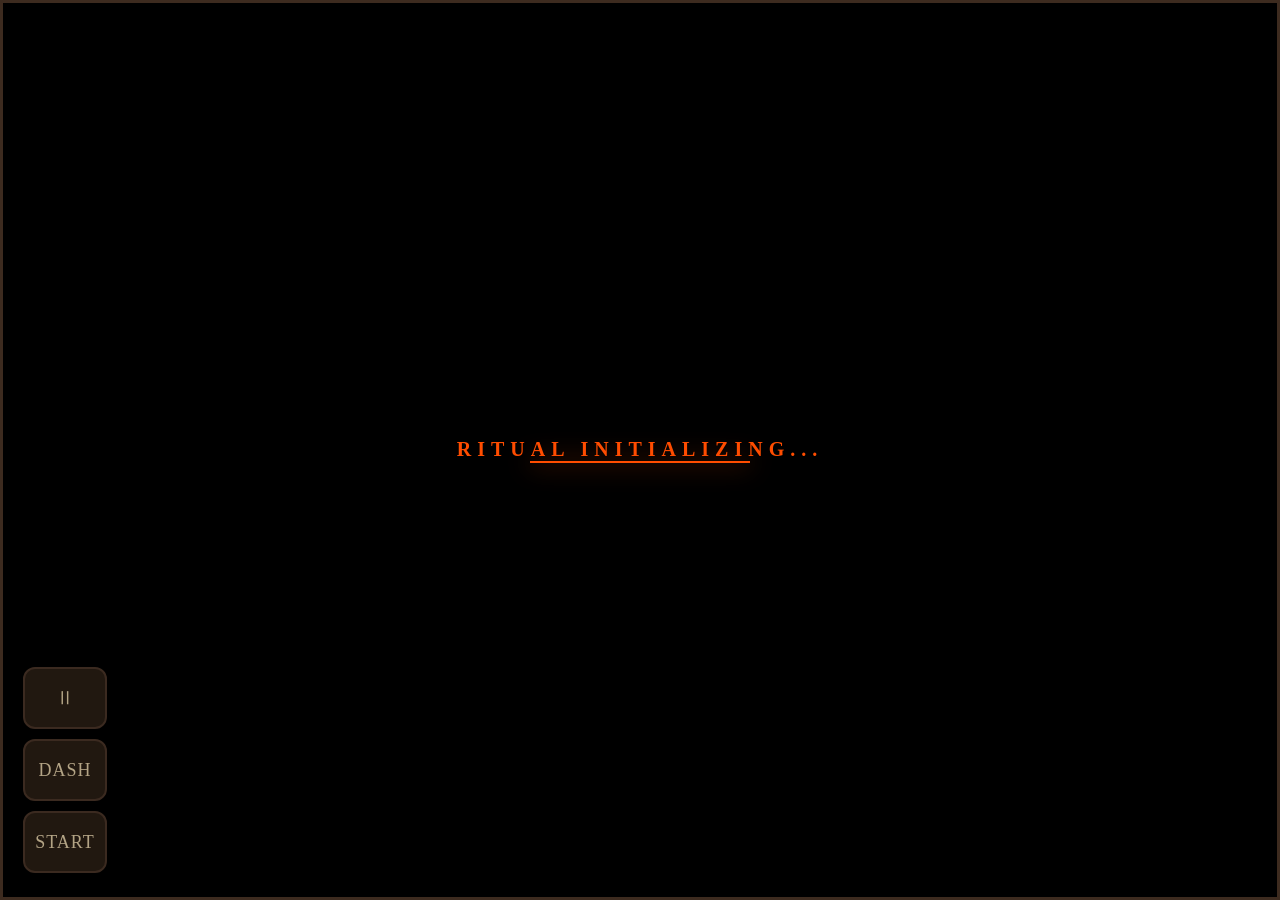
==== index.html @ b2e0edb8 "Add files via upload" ====
<!DOCTYPE html>
<html lang="ja">
<head>
    <meta charset="UTF-8">
    <meta name="viewport" content="width=device-width, initial-scale=1.0, maximum-scale=1.0, user-scalable=no, viewport-fit=cover">
    <title>CROW'S DESTINY: THE RITUAL OF TWILIGHT</title>
    <link rel="preconnect" href="https://fonts.gstatic.com" crossorigin>
    <link href="https://fonts.googleapis.com/css2?family=Cinzel:wght@600;700&display=swap" rel="stylesheet">
    <link rel="stylesheet" href="style.css">
</head>
<body>
<div id="game-container">
    <div id="loading-screen">
        <h1>RITUAL INITIALIZING...</h1>
        <div class="altar-light"></div>
    </div>
    <canvas id="gameCanvas"></canvas>
    <div id="controls">
        <!-- 十字キー廃止：フローティングジョイスティック（画面左半分タッチ）に置き換え -->
        <div id="action-buttons">
            <button id="btn-pause" type="button" aria-label="一時停止" title="一時停止">Ⅱ</button>
            <button id="btn-dash" type="button" aria-label="ダッシュ">DASH</button>
            <button id="btn-start" type="button" aria-label="開始">START</button>
        </div>
    </div>
</div>
<!-- 役割ごとの読み込み順（依存関係を満たす） -->
<script src="js/core/config.js"></script>
<script src="js/core/utils.js"></script>
<script src="js/data/stages.js"></script>
<script src="js/load/assets.js"></script>
<script src="js/audio/sound.js"></script>
<script src="js/render/anim.js"></script>
<script src="js/render/fx.js"></script>
<script src="js/render/background.js"></script>
<script src="js/render/hud.js"></script>
<script src="js/entities/crow.js"></script>
<script src="js/entities/enemy.js"></script>
<script src="js/entities/obstacle.js"></script>
<script src="js/entities/boss.js"></script>
<script src="js/entities/relic.js"></script>
<script src="js/input/joystick.js"></script>
<script src="js/game.js"></script>
<script src="js/main.js"></script>
</body>
</html>
---- style.css ----
/* ============================================================
   CROW'S DESTINY — 横スクロールSTG iOS最適化版
   ============================================================ */
*{margin:0;padding:0;box-sizing:border-box}
*{touch-action:manipulation}
body{
    -webkit-user-select:none;user-select:none;
    -webkit-touch-callout:none;overscroll-behavior:none;
    /* iOS Safari: ダブルタップズーム完全防止 */
    -ms-touch-action:manipulation;
    touch-action:manipulation;
}
html,body{
    overflow:hidden;position:fixed;width:100%;height:100%;
    /* iOS バウンスエフェクト無効化 */
    overscroll-behavior-y:none;
    -webkit-overflow-scrolling:auto;
}
html{
    touch-action:manipulation;
}
body{
    background:#0a0510;color:#e0cda7;font-family:'Georgia',serif;
    display:flex;justify-content:center;align-items:center;
    min-height:100vh;min-height:100dvh;
}
#game-container{
    position:relative;border:3px solid #3d2b1f;
    box-shadow:0 0 60px rgba(0,0,0,.9);
    max-width:100vw;width:100%;
    height:100dvh;max-height:100dvh;
    box-sizing:border-box;
    overflow:hidden;
    /* iOS Safe Area: ノッチ・ホームバー回避（constant は iOS 11 向け） */
    padding-top:constant(safe-area-inset-top);
    padding-top:env(safe-area-inset-top,0);
    padding-bottom:constant(safe-area-inset-bottom);
    padding-bottom:env(safe-area-inset-bottom,0);
}
/* キャンバスはコンテナの余白内に収める（padding 追加後の高さ圧縮を考慮） */
canvas{
    display:block;image-rendering:pixelated;image-rendering:crisp-edges;
    width:100%;height:auto;
    max-height:calc(100dvh - constant(safe-area-inset-top) - constant(safe-area-inset-bottom));
    max-height:calc(100dvh - env(safe-area-inset-top,0) - env(safe-area-inset-bottom,0));
}

#loading-screen{
    position:absolute;top:0;left:0;width:100%;height:100%;
    background:#000;display:flex;flex-direction:column;
    justify-content:center;align-items:center;z-index:100;transition:opacity 1.5s;
}
#loading-screen h1{color:#ff4d00;letter-spacing:6px;font-size:clamp(14px,4vw,20px)}
.altar-light{
    width:220px;height:2px;background:#ff4d00;
    box-shadow:0 0 25px #ff4d00;animation:flicker .1s infinite;
}
@keyframes flicker{0%{opacity:.8}50%{opacity:1}100%{opacity:.8}}

/* ======= コントロール ======= */
#controls{
    position:absolute;
    /* コンテナの padding-bottom（Safe Area）の直上に配置し、二重適用を避ける */
    bottom:constant(safe-area-inset-bottom);
    bottom:env(safe-area-inset-bottom,0);
    left:0;right:0;
    padding-bottom:16px;
    pointer-events:none;z-index:500;
    display:flex;justify-content:space-between;align-items:flex-end;
    padding-left:max(20px, env(safe-area-inset-left, 20px));
    padding-right:max(20px, env(safe-area-inset-right, 20px));
}
#controls>*{pointer-events:auto}

#dpad{
    display:grid;
    grid-template-areas:
        ".  up  ."
        "lt dn rt";
    grid-template-columns:58px 58px 58px;
    grid-template-rows:58px 58px;
    gap:4px;
}
#btn-up{grid-area:up}
#btn-left{grid-area:lt}
#btn-down{grid-area:dn}
#btn-right{grid-area:rt}

#dpad button,#action-buttons button{
    -webkit-tap-highlight-color:transparent;
    -webkit-touch-callout:none;
    touch-action:manipulation;
    min-width:56px;min-height:56px;padding:10px;font-size:17px;
    font-family:inherit;color:#e0cda7;
    background:rgba(61,43,31,.7);border:2px solid #4a3528;
    border-radius:12px;cursor:pointer;opacity:.8;
    transition:transform .06s,opacity .06s,background .06s;
    display:flex;align-items:center;justify-content:center;
    /* ゴースト選択防止 */
    -webkit-user-select:none;user-select:none;
}
#dpad button:active,#action-buttons button:active{
    transform:scale(.88);opacity:1;background:rgba(120,80,55,.85);
}
#action-buttons{display:flex;flex-direction:column;gap:10px}
#action-buttons button{min-width:76px;min-height:56px;font-size:15px;letter-spacing:1px}
#btn-pause{
    font-size:20px;letter-spacing:2px;min-width:56px;
    background:rgba(61,43,31,.85);border-color:#4a3528;
}
#btn-dash{
    background:rgba(80,50,35,.7);border-color:#6a4a38;
}

/* iPhone SE等の小型画面対応 */
@media (max-height:600px){
    #dpad{
        grid-template-columns:48px 48px 48px;
        grid-template-rows:48px 48px;
    }
    #dpad button,#action-buttons button{
        min-width:46px;min-height:46px;font-size:14px;padding:6px;
    }
    #action-buttons button{min-width:64px;min-height:46px}
}

/* iPhone Pro Max等の大型画面対応 */
@media (min-height:800px){
    #controls{
        padding-bottom:24px;
    }
    #dpad{
        grid-template-columns:64px 64px 64px;
        grid-template-rows:64px 64px;
    }
    #dpad button,#action-buttons button{
        min-width:62px;min-height:62px;font-size:18px;
    }
    #action-buttons button{min-width:84px}
}

/* ランドスケープ（横持ち）最適化（タッチターゲットは48px以上を維持） */
@media (orientation:landscape) and (max-height:500px){
    #dpad{
        grid-template-columns:50px 50px 50px;
        grid-template-rows:50px 50px;
        gap:2px;
    }
    #dpad button,#action-buttons button{
        min-width:48px;min-height:48px;font-size:13px;padding:4px;
        border-radius:8px;
    }
    #action-buttons{gap:6px}
    #action-buttons button{min-width:60px;min-height:48px}
}
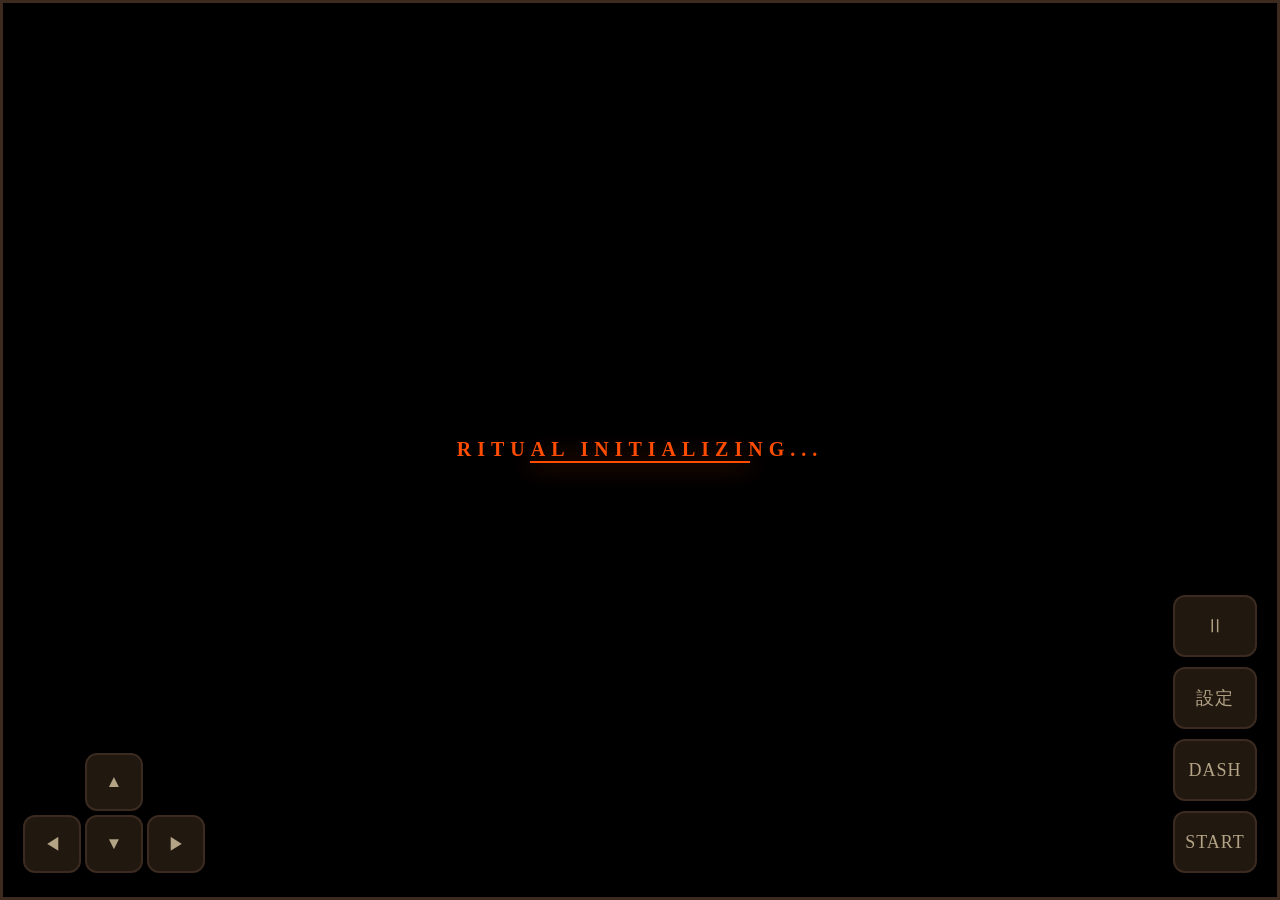
==== commit 2775c953: "Add files via upload" ====
--- a/index.html
+++ b/index.html
@@ -16,12 +16,42 @@
     </div>
     <canvas id="gameCanvas"></canvas>
     <div id="controls">
-        <!-- 十字キー廃止：フローティングジョイスティック（画面左半分タッチ）に置き換え -->
+        <!-- WEB（マウス・キーボード）用 D-pad。iOS では CSS で非表示にしてフローティングジョイスティックを使用 -->
+        <div id="dpad" class="dpad-web">
+            <button id="btn-up" type="button" aria-label="上">▲</button>
+            <button id="btn-left" type="button" aria-label="左">◀</button>
+            <button id="btn-down" type="button" aria-label="下">▼</button>
+            <button id="btn-right" type="button" aria-label="右">▶</button>
+        </div>
         <div id="action-buttons">
             <button id="btn-pause" type="button" aria-label="一時停止" title="一時停止">Ⅱ</button>
+            <button id="btn-settings" type="button" aria-label="操作設定">設定</button>
             <button id="btn-dash" type="button" aria-label="ダッシュ">DASH</button>
             <button id="btn-start" type="button" aria-label="開始">START</button>
         </div>
+    </div>
+</div>
+<div id="joystick-settings-overlay" class="settings-overlay" aria-hidden="true">
+    <div class="settings-panel">
+        <h2 class="settings-title">操作感度</h2>
+        <div class="settings-row">
+            <span class="settings-label">鈍感</span>
+            <input type="range" id="joystick-sensitivity" min="0.5" max="2" step="0.1" value="1.0" aria-label="感度">
+            <span class="settings-label">敏感</span>
+        </div>
+        <p class="settings-value">感度: <output id="out-sensitivity">1.0</output></p>
+        <h2 class="settings-title">デッドゾーン</h2>
+        <div class="settings-row">
+            <span class="settings-label">小</span>
+            <input type="range" id="joystick-deadzone" min="0" max="0.4" step="0.05" value="0.15" aria-label="デッドゾーン">
+            <span class="settings-label">大</span>
+        </div>
+        <p class="settings-value">デッドゾーン: <output id="out-deadzone">0.15</output></p>
+        <div class="settings-test-area" id="joystick-test-area">
+            <span class="settings-test-label">テストエリア（ここでドラッグ）</span>
+            <output id="out-test-xy" class="settings-test-out">X: 0.00  Y: 0.00</output>
+        </div>
+        <button type="button" id="btn-settings-back" class="settings-back">戻る</button>
     </div>
 </div>
 <!-- 役割ごとの読み込み順（依存関係を満たす） -->
--- a/style.css
+++ b/style.css
@@ -72,7 +72,8 @@
 }
 #controls>*{pointer-events:auto}
 
-#dpad{
+/* WEB用 D-pad（タッチデバイスでは非表示 → iOS はフローティングジョイスティック） */
+#dpad.dpad-web{
     display:grid;
     grid-template-areas:
         ".  up  ."
@@ -85,6 +86,11 @@
 #btn-left{grid-area:lt}
 #btn-down{grid-area:dn}
 #btn-right{grid-area:rt}
+
+/* タッチデバイス（iOS等）では D-pad を非表示 */
+@media (hover: none) and (pointer: coarse){
+    #dpad.dpad-web{display:none !important;}
+}
 
 #dpad button,#action-buttons button{
     -webkit-tap-highlight-color:transparent;
@@ -118,7 +124,7 @@
         grid-template-columns:48px 48px 48px;
         grid-template-rows:48px 48px;
     }
-    #dpad button,#action-buttons button{
+    #action-buttons button{
         min-width:46px;min-height:46px;font-size:14px;padding:6px;
     }
     #action-buttons button{min-width:64px;min-height:46px}
@@ -133,7 +139,7 @@
         grid-template-columns:64px 64px 64px;
         grid-template-rows:64px 64px;
     }
-    #dpad button,#action-buttons button{
+    #action-buttons button{
         min-width:62px;min-height:62px;font-size:18px;
     }
     #action-buttons button{min-width:84px}
@@ -146,10 +152,60 @@
         grid-template-rows:50px 50px;
         gap:2px;
     }
-    #dpad button,#action-buttons button{
+    #action-buttons button{
         min-width:48px;min-height:48px;font-size:13px;padding:4px;
         border-radius:8px;
     }
     #action-buttons{gap:6px}
     #action-buttons button{min-width:60px;min-height:48px}
 }
+
+/* ======= ジョイスティック設定オーバーレイ ======= */
+.settings-overlay{
+    display:none;
+    position:fixed;inset:0;z-index:2000;
+    background:rgba(0,0,0,0.85);
+    align-items:center;justify-content:center;
+    padding:env(safe-area-inset-top) env(safe-area-inset-right) env(safe-area-inset-bottom) env(safe-area-inset-left);
+}
+.settings-overlay.is-open{display:flex}
+.settings-panel{
+    background:rgba(30,22,18,0.98);
+    border:2px solid #4a3528;
+    border-radius:16px;
+    padding:24px;
+    max-width:90vw;width:360px;
+    -webkit-tap-highlight-color:transparent;
+}
+.settings-title{
+    font-size:16px;color:#e0cda7;margin:16px 0 8px;
+    font-family:Georgia,serif;
+}
+.settings-title:first-child{margin-top:0}
+.settings-row{
+    display:flex;align-items:center;gap:12px;
+}
+.settings-row input[type=range]{flex:1;min-width:0;accent-color:#ff4d00}
+.settings-label{font-size:12px;color:#aa8866;min-width:2.2em}
+.settings-value{font-size:14px;color:#c9b896;margin:4px 0}
+.settings-test-area{
+    margin:20px 0;
+    min-height:100px;
+    background:rgba(0,0,0,0.4);
+    border:2px dashed #4a3528;
+    border-radius:12px;
+    display:flex;flex-direction:column;
+    align-items:center;justify-content:center;
+    touch-action:none;
+}
+.settings-test-label{font-size:13px;color:#8a7a5c;margin-bottom:8px}
+.settings-test-out{font-size:18px;color:#e0cda7;font-family:monospace}
+.settings-back{
+    display:block;
+    width:100%;margin-top:16px;padding:14px;
+    font-size:18px;font-family:Georgia,serif;color:#e0cda7;
+    background:rgba(61,43,31,0.9);border:2px solid #4a3528;
+    border-radius:12px;cursor:pointer;
+    -webkit-tap-highlight-color:transparent;
+}
+.settings-back:active{transform:scale(0.98);opacity:0.9}
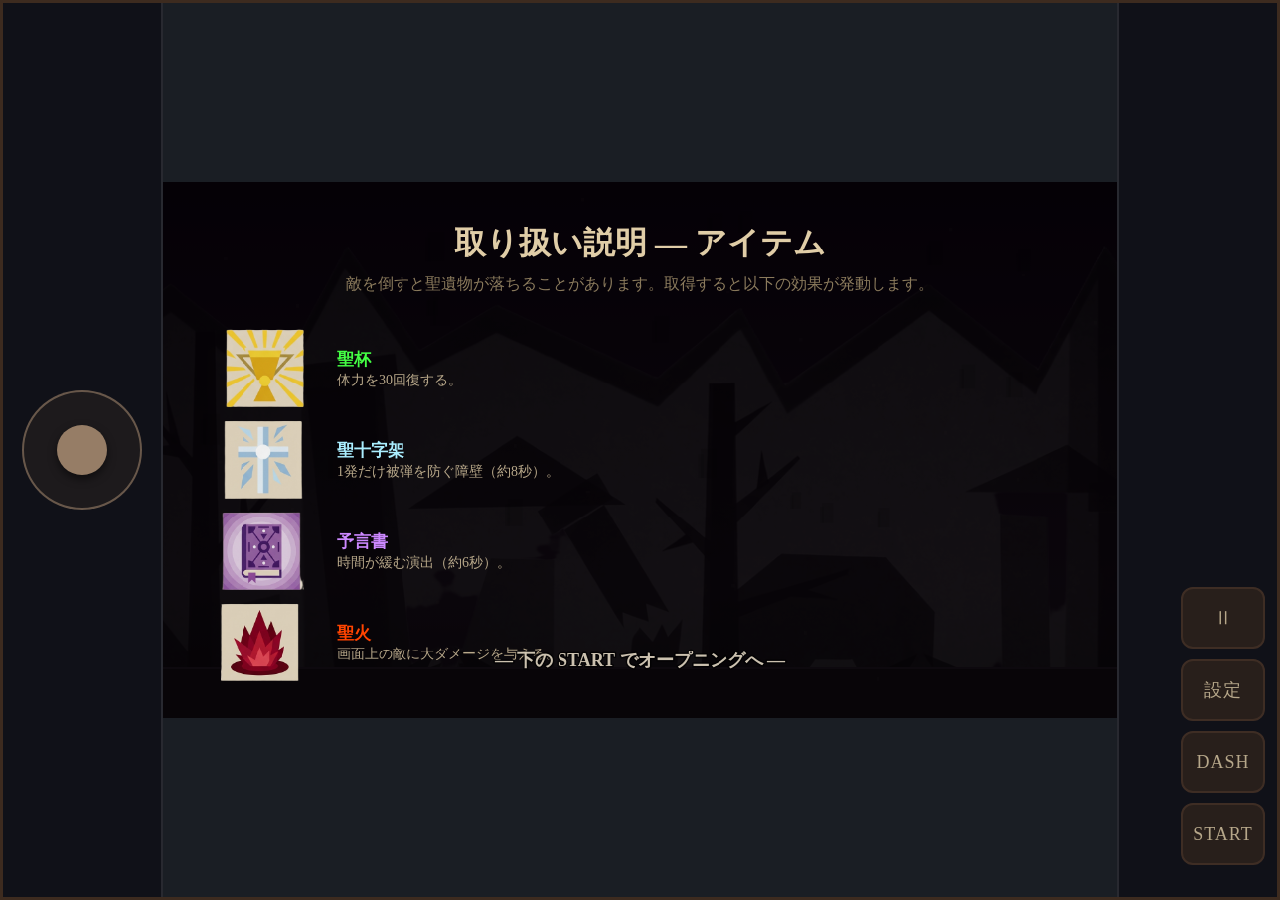
==== commit 1002c06e: "Add files via upload" ====
--- a/index.html
+++ b/index.html
@@ -9,20 +9,33 @@
     <link rel="stylesheet" href="style.css">
 </head>
 <body>
+<!-- 縦向き時のみ表示：横画面でプレイするよう促す -->
+<div id="portrait-message" class="portrait-message" aria-hidden="true">
+    <p>横にしてください</p>
+</div>
+
 <div id="game-container">
     <div id="loading-screen">
         <h1>RITUAL INITIALIZING...</h1>
         <div class="altar-light"></div>
     </div>
-    <canvas id="gameCanvas"></canvas>
-    <div id="controls">
-        <!-- WEB（マウス・キーボード）用 D-pad。iOS では CSS で非表示にしてフローティングジョイスティックを使用 -->
-        <div id="dpad" class="dpad-web">
-            <button id="btn-up" type="button" aria-label="上">▲</button>
-            <button id="btn-left" type="button" aria-label="左">◀</button>
-            <button id="btn-down" type="button" aria-label="下">▼</button>
-            <button id="btn-right" type="button" aria-label="右">▶</button>
+
+    <!-- 左パネル: ジョイスティック（幅固定） -->
+    <div id="left-panel" class="side-panel">
+        <div id="joystick-zone">
+            <div id="joystick-base">
+                <div id="joystick-stick"></div>
+            </div>
         </div>
+    </div>
+
+    <!-- 中央パネル: プレイ画面 -->
+    <div id="center-panel">
+        <canvas id="gameCanvas"></canvas>
+    </div>
+
+    <!-- 右パネル: アクションボタン（幅固定） -->
+    <div id="right-panel" class="side-panel">
         <div id="action-buttons">
             <button id="btn-pause" type="button" aria-label="一時停止" title="一時停止">Ⅱ</button>
             <button id="btn-settings" type="button" aria-label="操作設定">設定</button>
@@ -54,6 +67,8 @@
         <button type="button" id="btn-settings-back" class="settings-back">戻る</button>
     </div>
 </div>
+<!-- 左パネル用ジョイスティックの入力をゲームに渡すためのグローバル（ゲームループで参照） -->
+<script>window.crowDestinyJoystick = { x: 0, y: 0 };</script>
 <!-- 役割ごとの読み込み順（依存関係を満たす） -->
 <script src="js/core/config.js"></script>
 <script src="js/core/utils.js"></script>
@@ -72,5 +87,64 @@
 <script src="js/input/joystick.js"></script>
 <script src="js/game.js"></script>
 <script src="js/main.js"></script>
+<script>
+/* 左パネル DOM ジョイスティック + 縦向き時アナウンス */
+(function () {
+    var stick = document.getElementById('joystick-stick');
+    var base = document.getElementById('joystick-base');
+    var zone = document.getElementById('joystick-zone');
+    var joy = window.crowDestinyJoystick;
+    if (!joy) return;
+
+    var joyActive = false;
+    function updateStick(e) {
+        e.preventDefault();
+        var clientX = e.touches ? e.touches[0].clientX : e.clientX;
+        var clientY = e.touches ? e.touches[0].clientY : e.clientY;
+        var rect = base.getBoundingClientRect();
+        var centerX = rect.left + rect.width / 2;
+        var centerY = rect.top + rect.height / 2;
+        var maxR = rect.width / 2;
+        var dx = clientX - centerX;
+        var dy = clientY - centerY;
+        var dist = Math.hypot(dx, dy);
+        if (dist > maxR) {
+            var r = maxR / dist;
+            dx *= r;
+            dy *= r;
+        }
+        joy.x = dx / maxR;
+        joy.y = dy / maxR;
+        stick.style.transform = 'translate(calc(-50% + ' + dx + 'px), calc(-50% + ' + dy + 'px))';
+    }
+    function joyEnd() {
+        joyActive = false;
+        joy.x = 0;
+        joy.y = 0;
+        stick.style.transform = 'translate(-50%, -50%)';
+    }
+    if (zone) {
+        zone.addEventListener('touchstart', function (e) { joyActive = true; updateStick(e); }, { passive: false });
+        zone.addEventListener('touchmove', function (e) { if (joyActive) updateStick(e); }, { passive: false });
+        zone.addEventListener('touchend', joyEnd);
+        zone.addEventListener('touchcancel', joyEnd);
+        zone.addEventListener('mousedown', function (e) { joyActive = true; updateStick(e); });
+    }
+    window.addEventListener('mousemove', function (e) { if (joyActive) updateStick(e); });
+    window.addEventListener('mouseup', joyEnd);
+
+    /* 縦向きで「横にしてください」表示 */
+    var portraitEl = document.getElementById('portrait-message');
+    function checkOrientation() {
+        if (!portraitEl) return;
+        var isPortrait = window.matchMedia('(orientation: portrait)').matches;
+        portraitEl.classList.toggle('is-visible', isPortrait);
+        portraitEl.setAttribute('aria-hidden', isPortrait ? 'false' : 'true');
+    }
+    window.addEventListener('orientationchange', checkOrientation);
+    window.addEventListener('resize', checkOrientation);
+    checkOrientation();
+})();
+</script>
 </body>
 </html>
--- a/style.css
+++ b/style.css
@@ -31,24 +31,60 @@
     height:100dvh;max-height:100dvh;
     box-sizing:border-box;
     overflow:hidden;
+    display:flex;
     /* iOS Safe Area: ノッチ・ホームバー回避（constant は iOS 11 向け） */
     padding-top:constant(safe-area-inset-top);
     padding-top:env(safe-area-inset-top,0);
     padding-bottom:constant(safe-area-inset-bottom);
     padding-bottom:env(safe-area-inset-bottom,0);
 }
-/* キャンバスはコンテナの余白内に収める（padding 追加後の高さ圧縮を考慮） */
+
+/* 左右コントロールパネル（幅固定） */
+.side-panel{
+    width:160px;
+    flex-shrink:0;
+    background:rgba(20,25,30,0.6);
+    position:relative;
+    z-index:10;
+}
+#left-panel{
+    border-right:2px solid rgba(255,255,255,0.1);
+}
+#right-panel{
+    border-left:2px solid rgba(255,255,255,0.1);
+}
+
+/* 中央パネル: プレイ画面（残り幅をすべて使用） */
+#center-panel{
+    flex-grow:1;
+    position:relative;
+    background:#1a1e24;
+    overflow:hidden;
+    display:flex;
+    align-items:center;
+    justify-content:center;
+    min-width:0;
+}
+
+/* キャンバスは中央パネル内に収める */
+#center-panel canvas{
+    display:block;
+    image-rendering:pixelated;
+    image-rendering:crisp-edges;
+    width:100%;
+    height:100%;
+    object-fit:contain;
+}
 canvas{
-    display:block;image-rendering:pixelated;image-rendering:crisp-edges;
-    width:100%;height:auto;
-    max-height:calc(100dvh - constant(safe-area-inset-top) - constant(safe-area-inset-bottom));
-    max-height:calc(100dvh - env(safe-area-inset-top,0) - env(safe-area-inset-bottom,0));
+    image-rendering:pixelated;
+    image-rendering:crisp-edges;
 }
 
 #loading-screen{
-    position:absolute;top:0;left:0;width:100%;height:100%;
+    position:absolute;top:0;left:0;right:0;bottom:0;
     background:#000;display:flex;flex-direction:column;
     justify-content:center;align-items:center;z-index:100;transition:opacity 1.5s;
+    pointer-events:auto;
 }
 #loading-screen h1{color:#ff4d00;letter-spacing:6px;font-size:clamp(14px,4vw,20px)}
 .altar-light{
@@ -57,42 +93,54 @@
 }
 @keyframes flicker{0%{opacity:.8}50%{opacity:1}100%{opacity:.8}}
 
-/* ======= コントロール ======= */
-#controls{
+/* ======= 左パネル ジョイスティック ======= */
+#joystick-zone{
+    width:100%;
+    height:100%;
+    position:relative;
+    display:flex;
+    align-items:center;
+    justify-content:center;
+}
+#joystick-base{
+    width:120px;
+    height:120px;
+    background:rgba(60,50,40,0.3);
+    border:2px solid rgba(180,150,120,0.5);
+    border-radius:50%;
+    position:relative;
+}
+#joystick-stick{
+    width:50px;
+    height:50px;
+    background:rgba(180,150,120,0.8);
+    border-radius:50%;
     position:absolute;
-    /* コンテナの padding-bottom（Safe Area）の直上に配置し、二重適用を避ける */
-    bottom:constant(safe-area-inset-bottom);
-    bottom:env(safe-area-inset-bottom,0);
-    left:0;right:0;
-    padding-bottom:16px;
-    pointer-events:none;z-index:500;
-    display:flex;justify-content:space-between;align-items:flex-end;
-    padding-left:max(20px, env(safe-area-inset-left, 20px));
-    padding-right:max(20px, env(safe-area-inset-right, 20px));
-}
-#controls>*{pointer-events:auto}
-
-/* WEB用 D-pad（タッチデバイスでは非表示 → iOS はフローティングジョイスティック） */
-#dpad.dpad-web{
-    display:grid;
-    grid-template-areas:
-        ".  up  ."
-        "lt dn rt";
-    grid-template-columns:58px 58px 58px;
-    grid-template-rows:58px 58px;
-    gap:4px;
-}
-#btn-up{grid-area:up}
-#btn-left{grid-area:lt}
-#btn-down{grid-area:dn}
-#btn-right{grid-area:rt}
-
-/* タッチデバイス（iOS等）では D-pad を非表示 */
-@media (hover: none) and (pointer: coarse){
-    #dpad.dpad-web{display:none !important;}
-}
-
-#dpad button,#action-buttons button{
+    top:50%;
+    left:50%;
+    transform:translate(-50%,-50%);
+    pointer-events:none;
+    box-shadow:0 4px 8px rgba(0,0,0,0.5);
+}
+
+/* ======= 右パネル アクションボタン ======= */
+#right-panel #action-buttons{
+    position:absolute;
+    right:0;
+    bottom:max(16px, env(safe-area-inset-bottom, 16px));
+    left:0;
+    padding:0 12px 16px;
+    display:flex;
+    flex-direction:column;
+    align-items:flex-end;
+    gap:10px;
+    pointer-events:none;
+}
+#right-panel #action-buttons button{
+    pointer-events:auto;
+}
+
+#action-buttons button{
     -webkit-tap-highlight-color:transparent;
     -webkit-touch-callout:none;
     touch-action:manipulation;
@@ -118,46 +166,52 @@
     background:rgba(80,50,35,.7);border-color:#6a4a38;
 }
 
-/* iPhone SE等の小型画面対応 */
+/* 縦向き時「横にしてください」オーバーレイ */
+.portrait-message{
+    display:none;
+    position:fixed;
+    inset:0;
+    z-index:9999;
+    background:rgba(10,5,16,0.95);
+    align-items:center;
+    justify-content:center;
+    padding:env(safe-area-inset-top) env(safe-area-inset-right) env(safe-area-inset-bottom) env(safe-area-inset-left);
+}
+.portrait-message.is-visible{
+    display:flex;
+}
+.portrait-message p{
+    font-family:Cinzel,Georgia,serif;
+    font-size:clamp(20px,5vw,28px);
+    color:#e0cda7;
+    text-align:center;
+    margin:0;
+}
+
+/* 右パネル内ボタン 小型画面 */
 @media (max-height:600px){
-    #dpad{
-        grid-template-columns:48px 48px 48px;
-        grid-template-rows:48px 48px;
-    }
-    #action-buttons button{
+    #right-panel #action-buttons button{
         min-width:46px;min-height:46px;font-size:14px;padding:6px;
     }
-    #action-buttons button{min-width:64px;min-height:46px}
-}
-
-/* iPhone Pro Max等の大型画面対応 */
+    #right-panel #action-buttons button{min-width:64px;min-height:46px}
+}
+
+/* 右パネル内ボタン 大型画面 */
 @media (min-height:800px){
-    #controls{
-        padding-bottom:24px;
-    }
-    #dpad{
-        grid-template-columns:64px 64px 64px;
-        grid-template-rows:64px 64px;
-    }
-    #action-buttons button{
+    #right-panel #action-buttons button{
         min-width:62px;min-height:62px;font-size:18px;
     }
-    #action-buttons button{min-width:84px}
-}
-
-/* ランドスケープ（横持ち）最適化（タッチターゲットは48px以上を維持） */
+    #right-panel #action-buttons button{min-width:84px}
+}
+
+/* ランドスケープ（横持ち）最適化 */
 @media (orientation:landscape) and (max-height:500px){
-    #dpad{
-        grid-template-columns:50px 50px 50px;
-        grid-template-rows:50px 50px;
-        gap:2px;
-    }
-    #action-buttons button{
+    #right-panel #action-buttons button{
         min-width:48px;min-height:48px;font-size:13px;padding:4px;
         border-radius:8px;
     }
-    #action-buttons{gap:6px}
-    #action-buttons button{min-width:60px;min-height:48px}
+    #right-panel #action-buttons{gap:6px}
+    #right-panel #action-buttons button{min-width:60px;min-height:48px}
 }
 
 /* ======= ジョイスティック設定オーバーレイ ======= */
